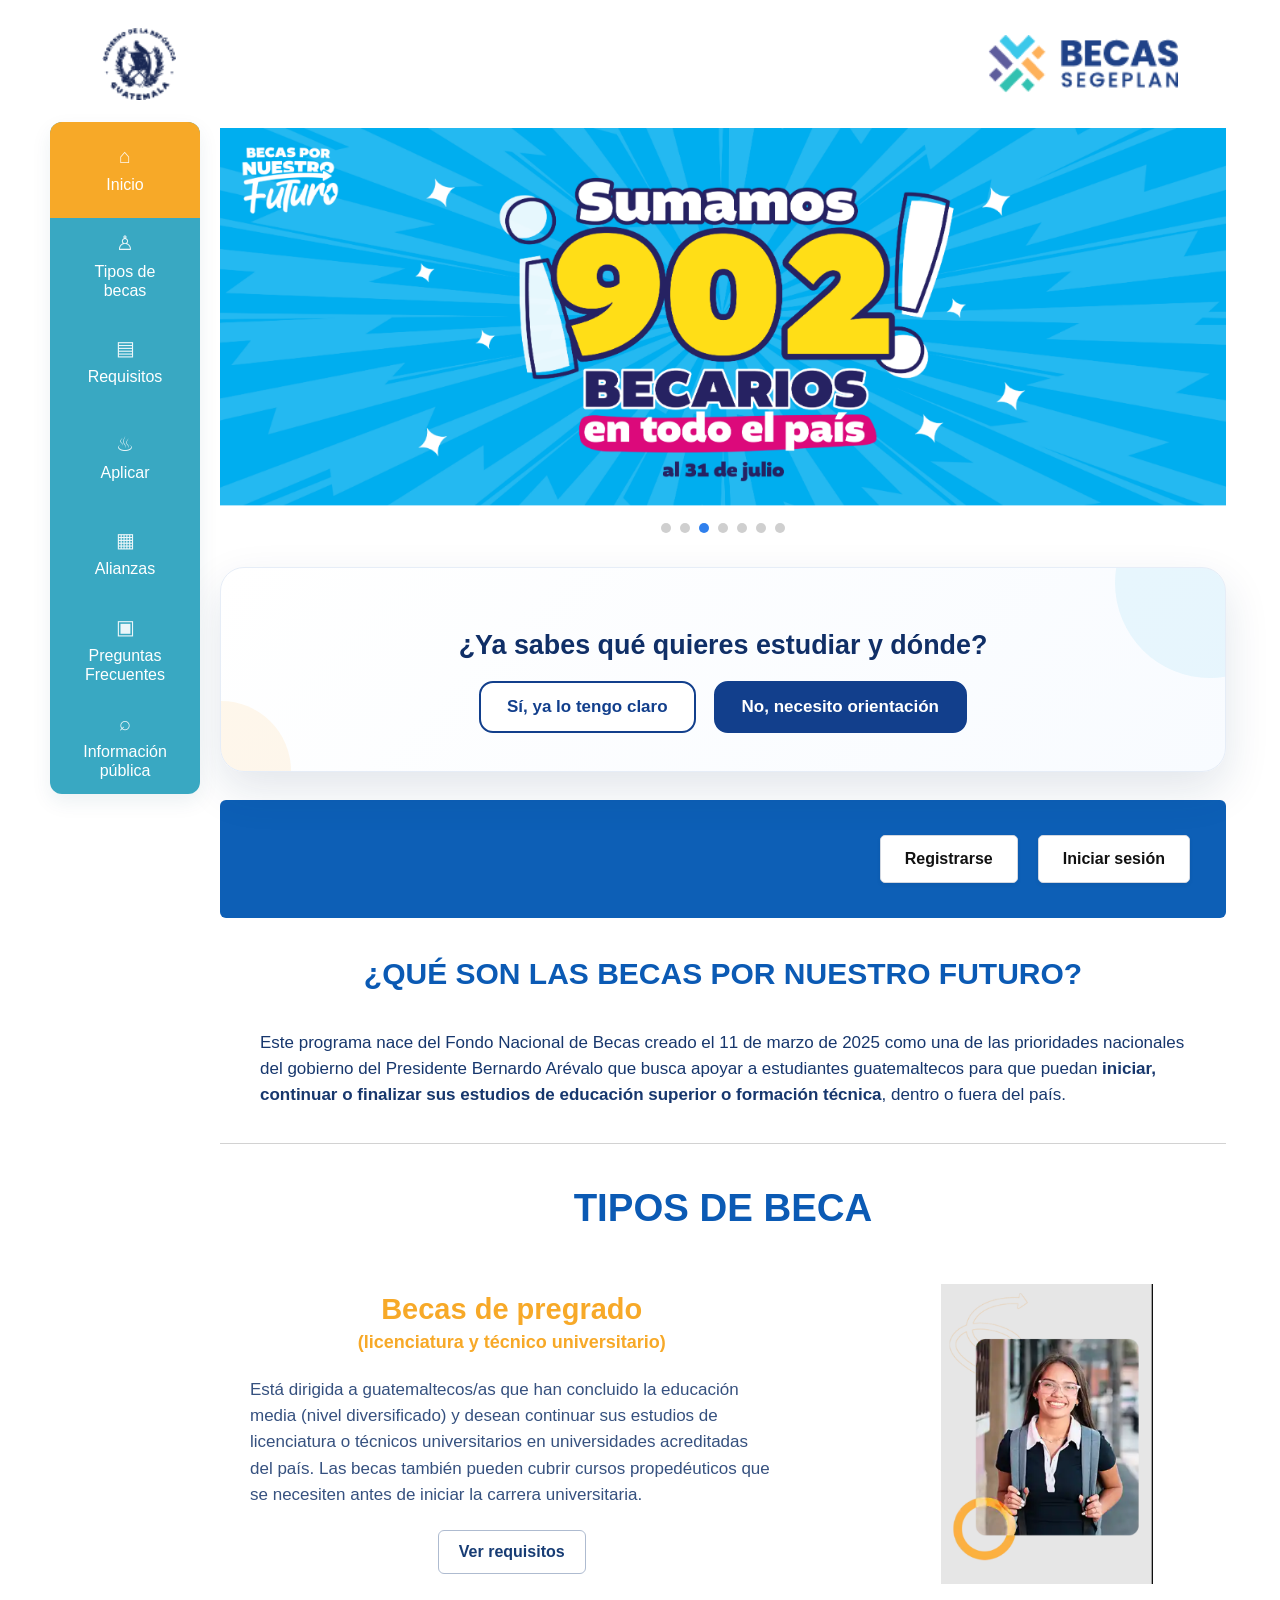
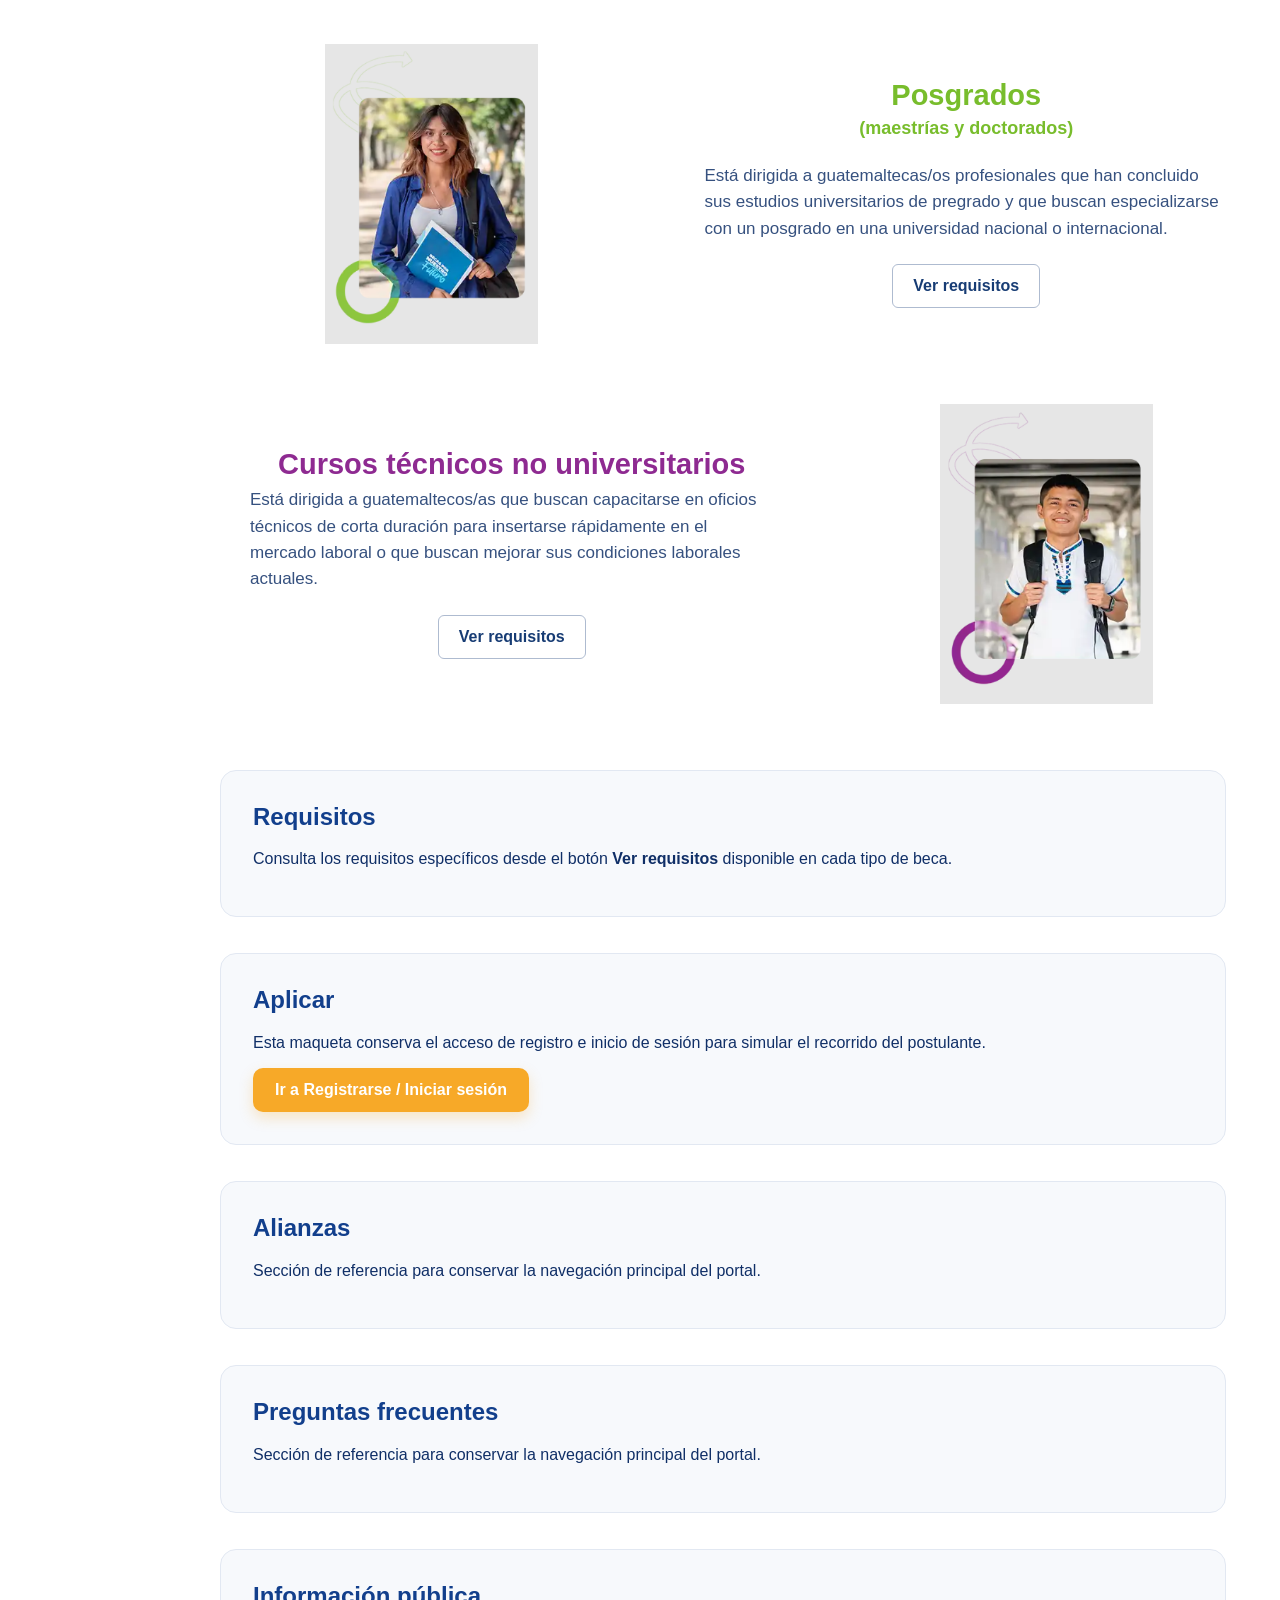
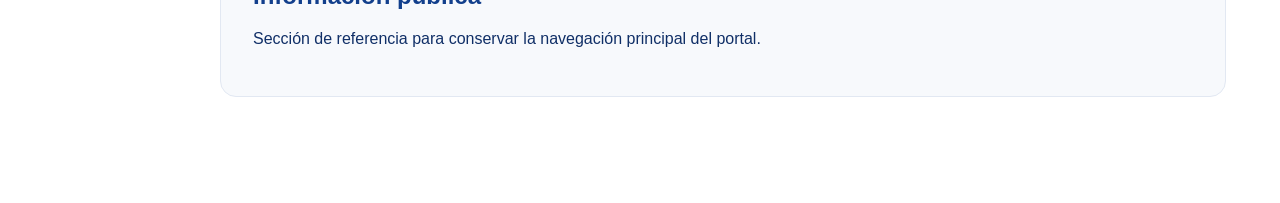
==== Preview El Tip 1 2 3/index.html @ f9bca7f3 "Previuw y mejoras para presentacion Grupo 1 y 2" ====
<!doctype html>
<html lang="es">
<head>
<meta charset="utf-8">
<meta name="viewport" content="width=device-width,initial-scale=1">
<title>Becas por Nuestro Futuro — Preview</title>
<link rel="stylesheet" href="css/styles.css">
</head>
<body>
<header class="site-header">
  <img src="assets/gobierno-logo.png" class="gov-logo" alt="Gobierno de Guatemala">
  <img src="assets/becas-logo.png" class="becas-logo" alt="Becas SEGEPLAN">
</header>
<nav class="side-nav" aria-label="Navegación principal">
  <a class="active" href="#inicio"><span class="nav-icon">⌂</span>Inicio</a>
  <a href="#tipos"><span class="nav-icon">♙</span>Tipos de<br>becas</a>
  <a href="#requisitos"><span class="nav-icon">▤</span>Requisitos</a>
  <a href="#aplicar"><span class="nav-icon">♨</span>Aplicar</a>
  <a href="#alianzas"><span class="nav-icon">▦</span>Alianzas</a>
  <a href="#faq"><span class="nav-icon">▣</span>Preguntas<br>Frecuentes</a>
  <a href="#publica"><span class="nav-icon">⌕</span>Información<br>pública</a>
</nav>
<main class="page-shell" id="inicio">
  <section class="hero" aria-label="Información destacada">
    <img src="assets/home-banner.png" alt="Becas por Nuestro Futuro: Sumamos 902 becarios en todo el país">
    <div class="hero-dots" aria-hidden="true"><i></i><i></i><i class="active"></i><i></i><i></i><i></i><i></i></div>
  </section>

  <section class="orientation-card" aria-label="Orientación antes de aplicar">
    <div class="orientation-question">¿Ya sabes qué quieres estudiar y dónde?</div>
    <div class="choice-row">
      <button type="button" class="choice-btn yes" id="choiceYes" aria-controls="orientationAccess" aria-expanded="false">Sí, ya lo tengo claro</button>
      <button type="button" class="choice-btn no" id="choiceNo" aria-controls="orientationNext" aria-expanded="false">No, necesito orientación</button>
    </div>
    <div class="orientation-access" id="orientationAccess">
      <p>¡Excelente! Ya puedes continuar con tu postulación. Regístrate si es tu primera vez o inicia sesión para retomar tu proceso.</p>
      <a class="auth-btn" href="#aplicar">Registrarse</a>
      <a class="auth-btn" href="login.html">Iniciar sesión</a>
    </div>
    <div class="orientation-next" id="orientationNext">
      <p>Descubre tus intereses y conoce carreras que podrían ajustarse a tu perfil.</p>
      <a class="primary-link" href="testvocacional-pc.html">Realizar test de orientación vocacional →</a>
    </div>
  </section>

  <section class="auth-strip" id="acceso" aria-label="Acceso para postulantes">
    <a class="auth-btn" href="#aplicar">Registrarse</a>
    <a class="auth-btn" href="login.html">Iniciar sesión</a>
  </section>

  <section class="about">
    <h2 class="section-title">¿QUÉ SON LAS BECAS POR NUESTRO FUTURO?</h2>
    <p>Este programa nace del Fondo Nacional de Becas creado el 11 de marzo de 2025 como una de las prioridades nacionales del gobierno del Presidente Bernardo Arévalo que busca apoyar a estudiantes guatemaltecos para que puedan <strong>iniciar, continuar o finalizar sus estudios de educación superior o formación técnica</strong>, dentro o fuera del país.</p>
  </section>

  <section class="types" id="tipos">
    <h2 class="section-title">TIPOS DE BECA</h2>

    <article class="type-row pregrado">
      <div class="type-visual"><img src="assets/pregrado.png" alt="Estudiante de pregrado"></div>
      <div class="type-copy">
        <h3>Becas de pregrado</h3>
        <div class="subtitle">(licenciatura y técnico universitario)</div>
        <p>Está dirigida a guatemaltecos/as que han concluido la educación media (nivel diversificado) y desean continuar sus estudios de licenciatura o técnicos universitarios en universidades acreditadas del país. Las becas también pueden cubrir cursos propedéuticos que se necesiten antes de iniciar la carrera universitaria.</p>
        <button class="requirements-btn" data-requirement="pregrado">Ver requisitos</button>
      </div>
    </article>

    <article class="type-row posgrado">
      <div class="type-visual"><img src="assets/posgrado.png" alt="Estudiante de posgrado"></div>
      <div class="type-copy">
        <h3>Posgrados</h3>
        <div class="subtitle">(maestrías y doctorados)</div>
        <p>Está dirigida a guatemaltecas/os profesionales que han concluido sus estudios universitarios de pregrado y que buscan especializarse con un posgrado en una universidad nacional o internacional.</p>
        <button class="requirements-btn" data-requirement="posgrado">Ver requisitos</button>
      </div>
    </article>

    <article class="type-row tecnico">
      <div class="type-visual"><img src="assets/tecnico.png" alt="Estudiante de curso técnico"></div>
      <div class="type-copy">
        <h3>Cursos técnicos no universitarios</h3>
        <p>Está dirigida a guatemaltecos/as que buscan capacitarse en oficios técnicos de corta duración para insertarse rápidamente en el mercado laboral o que buscan mejorar sus condiciones laborales actuales.</p>
        <button class="requirements-btn" data-requirement="tecnico">Ver requisitos</button>
      </div>
    </article>
  </section>

  <section id="requisitos" class="info-section"><h2>Requisitos</h2><p>Consulta los requisitos específicos desde el botón <strong>Ver requisitos</strong> disponible en cada tipo de beca.</p></section>
  <section id="aplicar" class="info-section"><h2>Aplicar</h2><p>Esta maqueta conserva el acceso de registro e inicio de sesión para simular el recorrido del postulante.</p><a class="primary-link" href="#acceso">Ir a Registrarse / Iniciar sesión</a></section>
  <section id="alianzas" class="info-section"><h2>Alianzas</h2><p>Sección de referencia para conservar la navegación principal del portal.</p></section>
  <section id="faq" class="info-section"><h2>Preguntas frecuentes</h2><p>Sección de referencia para conservar la navegación principal del portal.</p></section>
  <section id="publica" class="info-section"><h2>Información pública</h2><p>Sección de referencia para conservar la navegación principal del portal.</p></section>
</main>

<div class="modal-backdrop" id="requirementsModal" role="dialog" aria-modal="true" aria-labelledby="requirementsTitle">
  <div class="modal">
    <div class="modal-header"><h2 id="requirementsTitle">Requisitos</h2><button class="modal-close" type="button" aria-label="Cerrar">×</button></div>
    <div class="modal-body" id="requirementsBody"></div>
  </div>
</div>
<script src="js/home.js"></script>
</body>
</html>
---- Preview El Tip 1 2 3/css/styles.css ----
:root{
  --blue:#123f8c;
  --blue-strong:#0f5eb4;
  --nav:#39a8c2;
  --orange:#f7a928;
  --sky:#17b5e5;
  --green:#78bd2c;
  --purple:#8e2a91;
  --ink:#102f67;
  --muted:#52657d;
  --soft:#f4f6f9;
  --line:#dfe5ee;
  --white:#fff;
  --shadow:0 18px 45px rgba(18,50,92,.12);
}
*{box-sizing:border-box}
html{scroll-behavior:smooth}
body{margin:0;font-family:"Segoe UI",Arial,sans-serif;color:var(--ink);background:#fff}
a{color:inherit}
button,input,select{font:inherit}
.site-header{height:128px;display:flex;align-items:center;justify-content:space-between;padding:20px clamp(28px,8vw,150px);max-width:1800px;margin:auto}
.site-header .gov-logo{width:74px;height:auto;object-fit:contain}
.site-header .becas-logo{width:190px;height:auto;object-fit:contain}
.page-shell{max-width:1510px;margin:0 auto;padding:0 54px 70px 220px;position:relative}
.side-nav{position:fixed;z-index:30;left:50px;top:122px;width:150px;background:var(--nav);border-radius:12px;overflow:hidden;box-shadow:0 8px 20px rgba(17,75,102,.08)}
.side-nav a{display:flex;min-height:96px;flex-direction:column;align-items:center;justify-content:center;gap:8px;padding:12px 8px;color:#fff;text-decoration:none;text-align:center;font-size:16px;line-height:1.15}
.side-nav a .nav-icon{font-size:20px;opacity:.9}
.side-nav a.active,.side-nav a:hover{background:var(--orange)}
.orientation-card{margin:34px auto 28px;max-width:1120px;background:linear-gradient(135deg,#fff 0%,#f8fbff 100%);border:1px solid #e6edf7;border-radius:24px;padding:38px clamp(24px,5vw,64px);box-shadow:var(--shadow);text-align:center;position:relative;overflow:hidden}
.orientation-card:before,.orientation-card:after{content:"";position:absolute;border-radius:50%;pointer-events:none}
.orientation-card:before{width:190px;height:190px;right:-80px;top:-80px;background:rgba(23,181,229,.08)}
.orientation-card:after{width:140px;height:140px;left:-70px;bottom:-70px;background:rgba(247,169,40,.09)}
.orientation-kicker{font-weight:800;text-transform:uppercase;letter-spacing:.08em;color:var(--sky);font-size:13px;margin-bottom:10px}
.orientation-card h1{font-size:clamp(28px,3vw,46px);line-height:1.12;margin:0 auto 18px;max-width:900px;color:#0b4d9f}
.orientation-card .lead{font-size:18px;line-height:1.65;max-width:880px;margin:0 auto 18px;color:var(--muted)}
.orientation-question{font-weight:800;font-size:clamp(21px,2.1vw,30px);margin:24px 0 20px;color:var(--ink)}
.choice-row{display:flex;gap:18px;justify-content:center;flex-wrap:wrap}
.choice-btn{min-width:210px;border-radius:14px;padding:14px 26px;border:2px solid var(--blue);font-weight:800;font-size:17px;cursor:pointer;transition:.18s ease}
.choice-btn.yes{background:#fff;color:var(--blue)}
.choice-btn.no{background:var(--blue);color:#fff}
.choice-btn:hover{transform:translateY(-2px);box-shadow:0 8px 18px rgba(15,47,112,.16)}
.orientation-next{display:none;max-width:700px;margin:24px auto 0;padding-top:20px;border-top:1px solid var(--line)}
.orientation-next.show{display:block;animation:fadeIn .25s ease}
.orientation-next p{font-size:17px;color:var(--muted);margin:0 0 14px}
.orientation-access{display:none;justify-content:center;gap:16px;flex-wrap:wrap;max-width:700px;margin:24px auto 0;padding-top:24px;border-top:1px solid var(--line)}
.orientation-access.show{display:flex;animation:fadeIn .25s ease}
.orientation-access p{flex-basis:100%;font-size:17px;line-height:1.55;color:var(--muted);margin:0 0 2px}
.primary-link{display:inline-flex;align-items:center;gap:8px;border:none;border-radius:10px;background:var(--orange);color:#fff;padding:13px 22px;text-decoration:none;font-weight:800;box-shadow:0 6px 14px rgba(247,169,40,.25)}
.hero{max-width:1250px;margin:0 auto 22px;text-align:center}
.hero img{width:100%;max-height:470px;object-fit:cover;display:block}
.hero-dots{display:flex;justify-content:center;gap:9px;margin:16px 0}.hero-dots i{width:10px;height:10px;background:#cfcfcf;border-radius:50%}.hero-dots i.active{background:#2f80ed}
.auth-strip{scroll-margin-top:20px;background:#0d5fb6;min-height:118px;border-radius:6px;display:flex;justify-content:flex-end;align-items:center;padding:24px 36px;gap:20px;margin:0 0 38px}
.auth-btn{background:#fff;border:1px solid #d2d7e0;border-radius:5px;padding:14px 24px;text-decoration:none;color:#111;font-weight:800;box-shadow:0 2px 4px rgba(0,0,0,.06)}
.section-title{text-align:center;font-size:clamp(27px,3vw,42px);color:#0b5ab4;margin:34px 0 24px;font-weight:900}
.about{padding:0 40px 34px;border-bottom:1px solid #d2d2d2;font-size:17px;line-height:1.55;color:#17376d}
.about .section-title{font-size:30px;line-height:1.2;margin:38px 0 38px;color:#0b5ab4;font-weight:900}
.about p{margin:0;text-align:left}
.types{padding-top:8px}
.type-row{display:grid;grid-template-columns:42% 58%;gap:32px;align-items:center;min-height:360px;padding:28px 0;position:relative}
.type-row:nth-child(even){grid-template-columns:58% 42%}.type-row:nth-child(even) .type-visual{order:2}.type-row:nth-child(even) .type-copy{order:1}
.type-visual{text-align:center}.type-visual img{display:block;width:min(310px,86%);height:300px;margin:0 auto;object-fit:contain;object-position:center;border-radius:4px}
.type-copy{text-align:center;padding:10px 30px}.type-copy h3{font-size:29px;margin:0 0 6px}.type-copy .subtitle{font-weight:800;font-size:18px;margin-bottom:24px}.type-copy p{font-size:17px;line-height:1.55;text-align:left;margin:0 auto 22px;max-width:690px;color:#36517f}
.type-row.pregrado h3,.type-row.pregrado .subtitle{color:var(--orange)}
.type-row.posgrado h3,.type-row.posgrado .subtitle{color:var(--green)}
.type-row.tecnico h3,.type-row.tecnico .subtitle{color:var(--purple)}
.requirements-btn{border:1px solid #aebbd0;background:#fff;color:#173c74;border-radius:6px;padding:12px 20px;font-weight:800;cursor:pointer;transition:.18s ease}
.requirements-btn:hover{border-color:var(--blue);background:#f5f9ff;transform:translateY(-1px)}
.info-section{margin:36px 0;padding:32px;border-radius:16px;background:#f7f9fc;border:1px solid #e2e8f2}.info-section h2{margin-top:0;color:var(--blue)}
.modal-backdrop{display:none;position:fixed;inset:0;background:rgba(5,22,49,.62);z-index:100;align-items:center;justify-content:center;padding:24px}.modal-backdrop.open{display:flex}
.modal{width:min(980px,96vw);max-height:90vh;background:#fff;border-radius:18px;box-shadow:0 28px 80px rgba(0,0,0,.28);overflow:hidden;display:flex;flex-direction:column}
.modal-header{display:flex;align-items:center;justify-content:space-between;padding:22px 28px;background:linear-gradient(90deg,#0f5eb4,#153c82);color:#fff}.modal-header h2{margin:0;font-size:23px}.modal-close{border:none;background:rgba(255,255,255,.16);color:#fff;width:38px;height:38px;border-radius:50%;font-size:22px;cursor:pointer}
.modal-body{padding:26px 32px 34px;overflow:auto;color:#1b4275}.modal-body h3{color:#0f3e78;margin:22px 0 8px}.modal-body h3:first-child{margin-top:0}.modal-body p,.modal-body li{font-size:16px;line-height:1.55}.modal-body ul,.modal-body ol{padding-left:24px}.modal-body .intecap-note{margin-top:20px;padding:16px 18px;border-left:4px solid var(--orange);background:#fff9ea;border-radius:8px}.modal-body strong{color:#0c376c}
/* Login */
.login-page{min-height:100vh;background:#fff}.login-wrap{max-width:1180px;margin:0 auto;padding:20px 40px 70px}.back-btn{display:inline-flex;gap:8px;align-items:center;border:1px solid #ddd;background:#fff;border-radius:5px;padding:10px 18px;text-decoration:none;color:#111;box-shadow:0 2px 5px rgba(0,0,0,.08);font-weight:700}.login-card{width:min(770px,100%);margin:74px auto 58px;background:#f7f8fa;padding:44px 40px 70px;text-align:center}.login-card h1{font-size:38px;color:#0d5eb6;margin:0 0 70px}.login-form{max-width:330px;margin:auto;display:grid;gap:16px}.login-form input{height:52px;padding:0 14px;border:1px solid #aaa;border-radius:7px;font-size:18px}.login-form input:first-child{background:#e9f0fb;border-color:transparent}.login-submit{justify-self:center;background:#f5aa33;color:#fff;font-weight:800;border:1px solid #d68d1c;border-radius:6px;padding:13px 22px;cursor:pointer}.login-error{display:none;background:#fff1f1;color:#a62929;border:1px solid #f1c3c3;border-radius:7px;padding:10px 12px;font-size:14px}.login-error.show{display:block}.recover{text-align:center;font-size:18px;color:#222}.recover button{display:block;margin:18px auto;border:1px solid #ddd;background:#fff;padding:12px 18px;border-radius:5px;font-weight:700;box-shadow:0 2px 5px rgba(0,0,0,.08)}
/* Portal */
.portal-main{max-width:1200px;margin:0 auto;padding:0 30px 70px}.portal-title{text-align:center;color:#0b5ab4;font-size:32px;margin:8px 0 18px}.portal-actions{margin:0 0 32px}.welcome{text-align:center;margin:12px 0 30px}.welcome strong{font-size:20px;color:#112f68}.welcome p{margin:8px 0;color:#45608b}.convocatoria{border:1px solid #e1e5ec;border-radius:8px;text-align:center;overflow:hidden}.convocatoria img{display:block;margin:auto;max-width:640px;width:100%}.countdown{background:#f1f2f5;padding:16px 28px 22px;margin:28px 0 54px;text-align:center}.countdown h3{margin:0 0 18px;font-size:18px}.count-grid{display:grid;grid-template-columns:repeat(4,1fr);gap:16px}.count-box{background:#fff;padding:8px}.count-num{font-size:34px}.count-label{font-size:13px;text-transform:uppercase;margin-top:5px}.progress-section{margin:0 0 54px}.progress-section h2,.postulation h2{font-size:24px;margin-bottom:14px;border-bottom:1px solid #163a73;padding-bottom:12px}.progress-frame{width:100%;border:0;min-height:900px;display:block;background:#fff}.post-card{display:grid;grid-template-columns:190px 1fr;gap:28px;border:1px solid #e1e1e1;border-radius:6px;padding:34px;align-items:center}.post-card img{width:165px;height:175px;object-fit:cover;border-radius:10px}.post-card h3{font-size:25px;color:#0d5eb6;margin:0 0 28px}.post-card p{font-size:17px;margin:0 0 22px;color:#172e5b}.status-chip{display:inline-block;background:#f4f6f9;border-radius:999px;padding:8px 15px;font-size:14px;margin-left:8px}
@keyframes fadeIn{from{opacity:0;transform:translateY(-4px)}to{opacity:1;transform:none}}
@media(max-width:1000px){.side-nav{display:none}.page-shell{padding:0 28px 60px}.type-row,.type-row:nth-child(even){grid-template-columns:1fr;gap:12px}.type-row:nth-child(even) .type-visual,.type-row:nth-child(even) .type-copy{order:initial}.type-copy p{text-align:center}.site-header{height:100px;padding:16px 28px}.site-header .gov-logo{width:58px}.site-header .becas-logo{width:150px}.progress-frame{min-height:1050px}}
@media(max-width:650px){.page-shell{padding:0 16px 50px}.orientation-card{padding:28px 18px}.choice-btn{width:100%;min-width:0}.auth-strip{justify-content:center;flex-wrap:wrap;padding:22px 16px}.auth-btn{flex:1;min-width:140px;text-align:center}.about{padding:0 6px 26px}.type-copy{padding:10px 2px}.type-visual img{height:240px}.modal-body{padding:20px}.login-wrap{padding:10px 18px 50px}.login-card{margin-top:35px;padding:35px 20px 50px}.login-card h1{font-size:30px;margin-bottom:45px}.portal-main{padding:0 16px 50px}.count-grid{grid-template-columns:repeat(2,1fr)}.post-card{grid-template-columns:1fr;text-align:center}.post-card img{margin:auto}.progress-frame{min-height:1300px}}
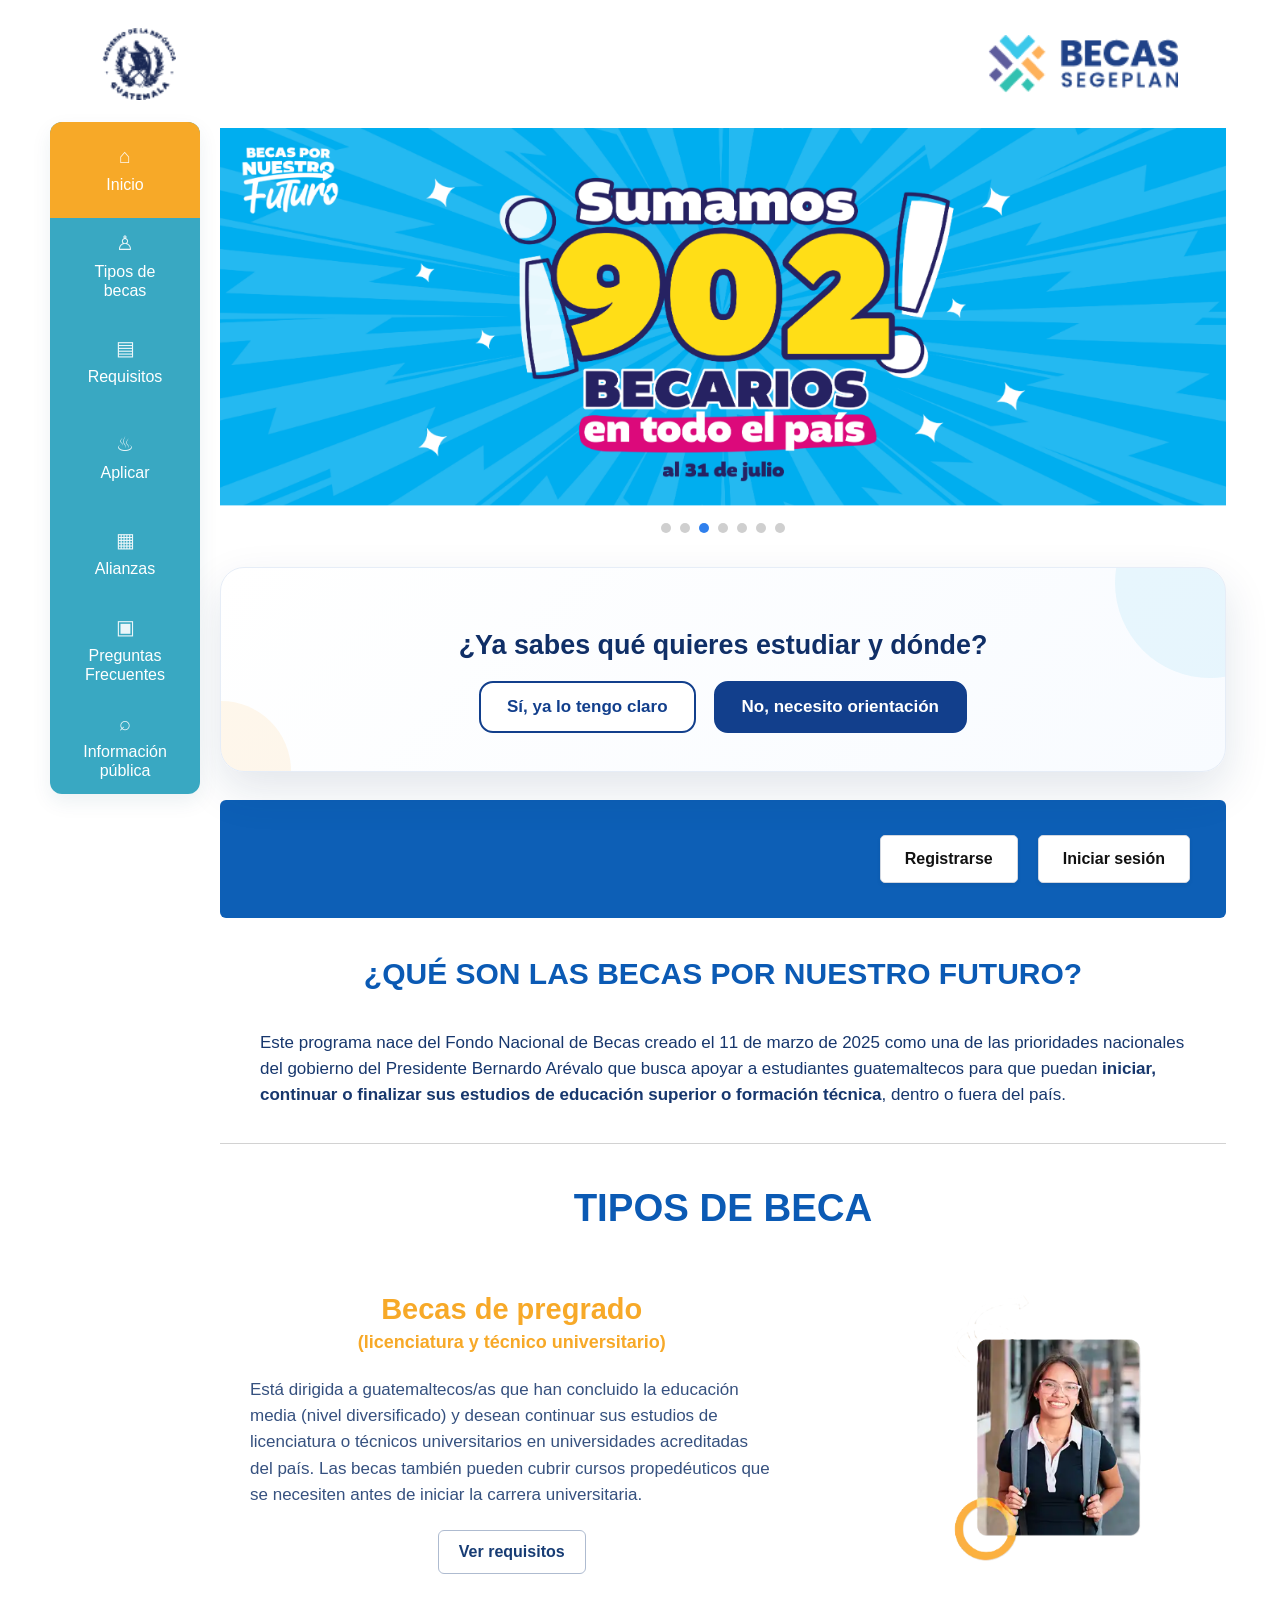
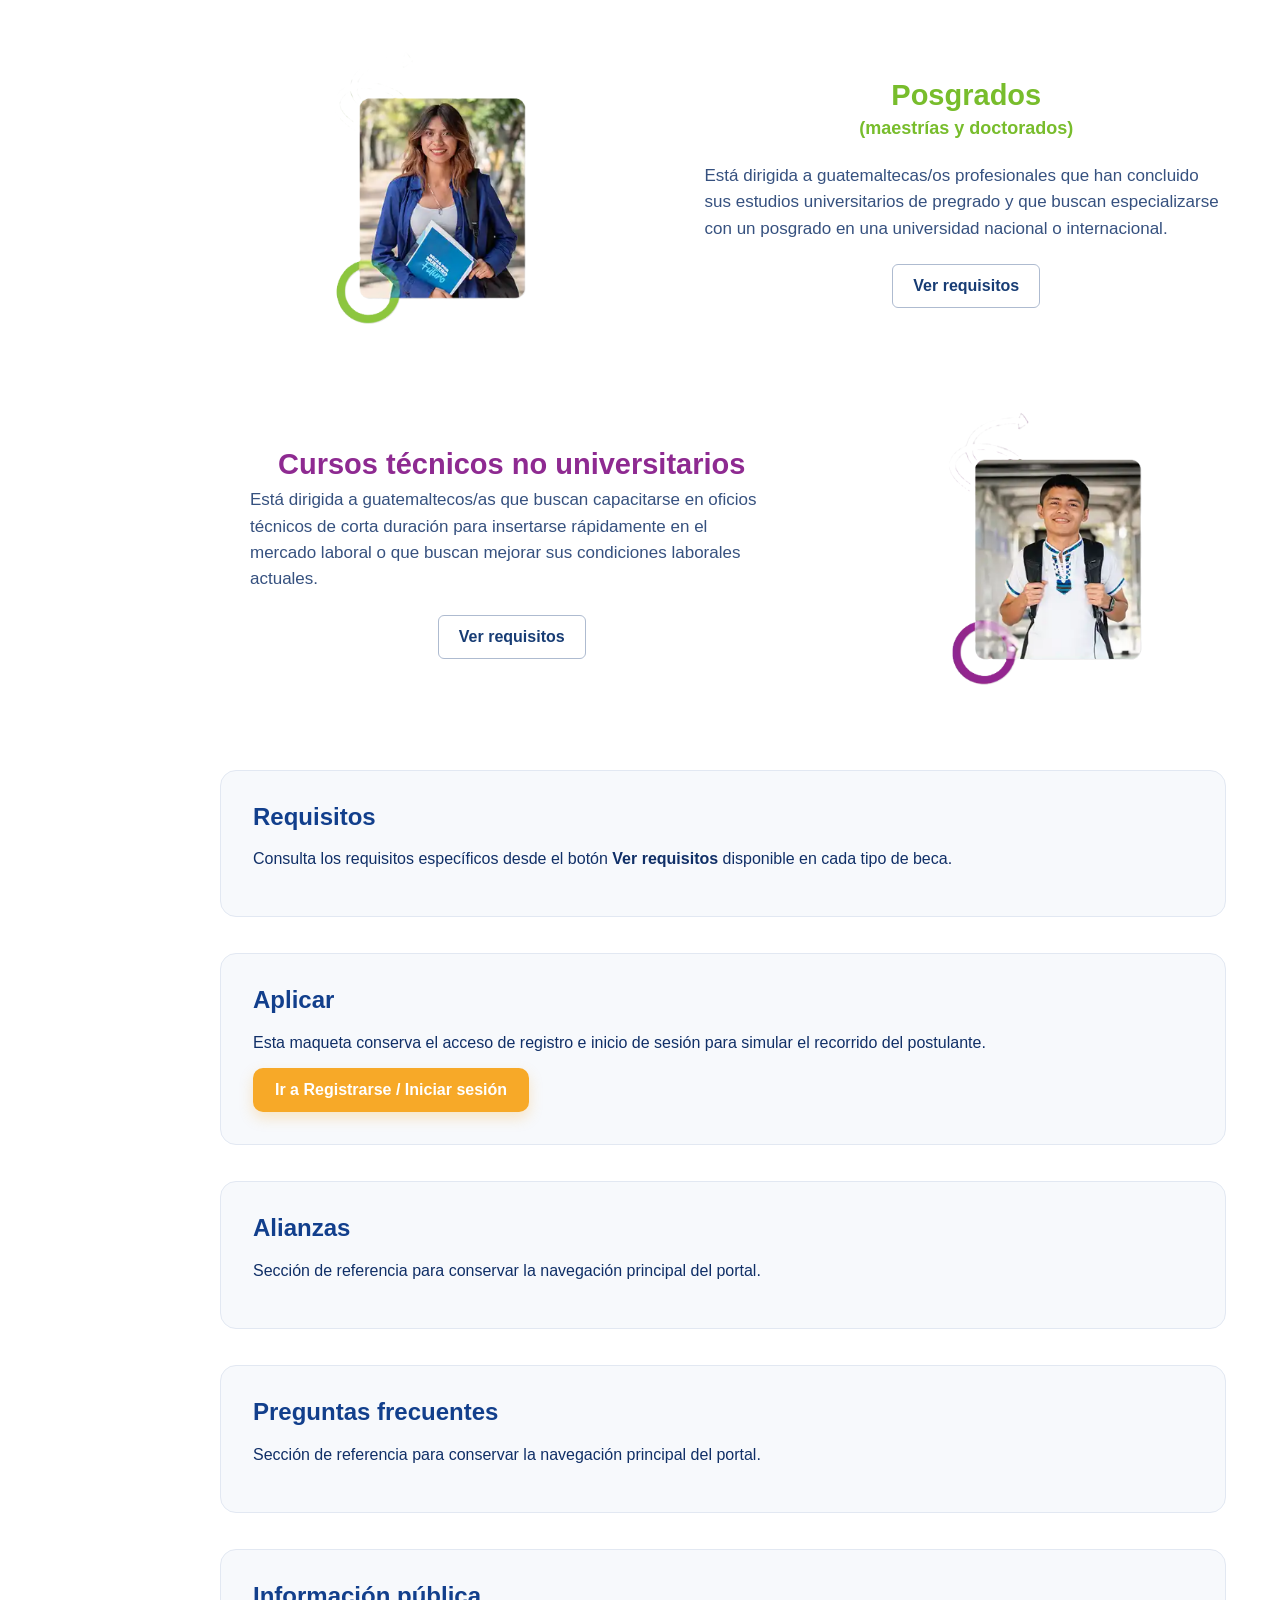
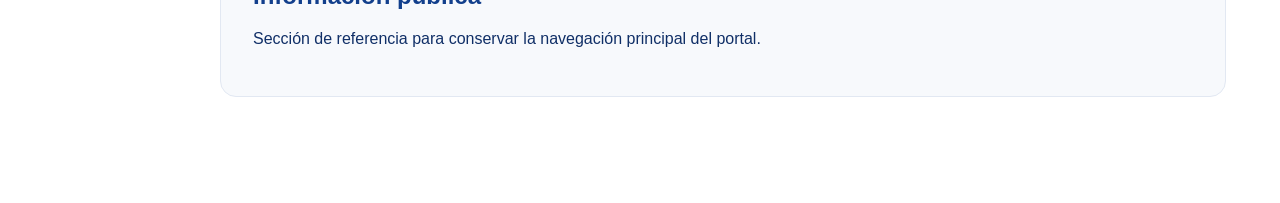
==== commit 3bdfd5e0: "Afinidad semaforo" ====
--- a/Preview El Tip 1 2 3/index.html
+++ b/Preview El Tip 1 2 3/index.html
@@ -3,6 +3,7 @@
 <head>
 <meta charset="utf-8">
 <meta name="viewport" content="width=device-width,initial-scale=1">
+<link rel="icon" href="assets/becas.ico" sizes="any">
 <title>Becas por Nuestro Futuro — Preview</title>
 <link rel="stylesheet" href="css/styles.css">
 </head>
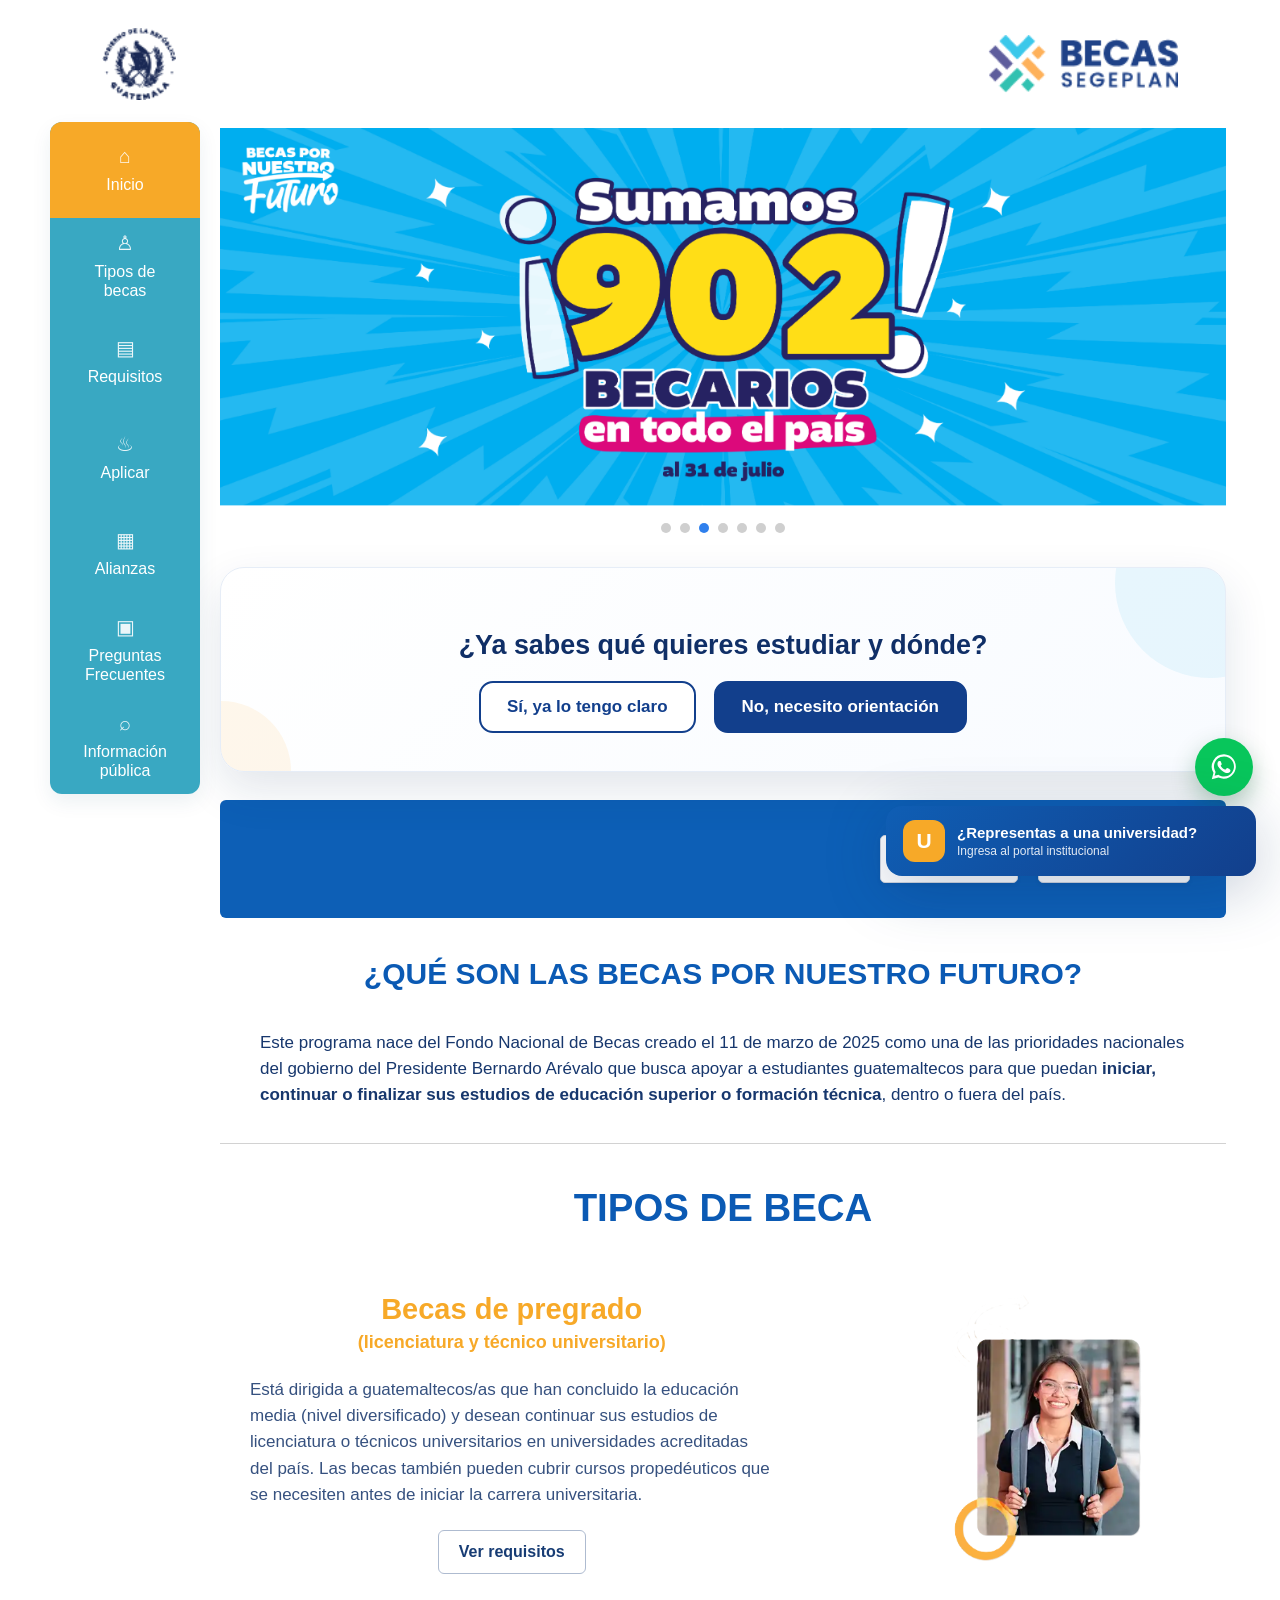
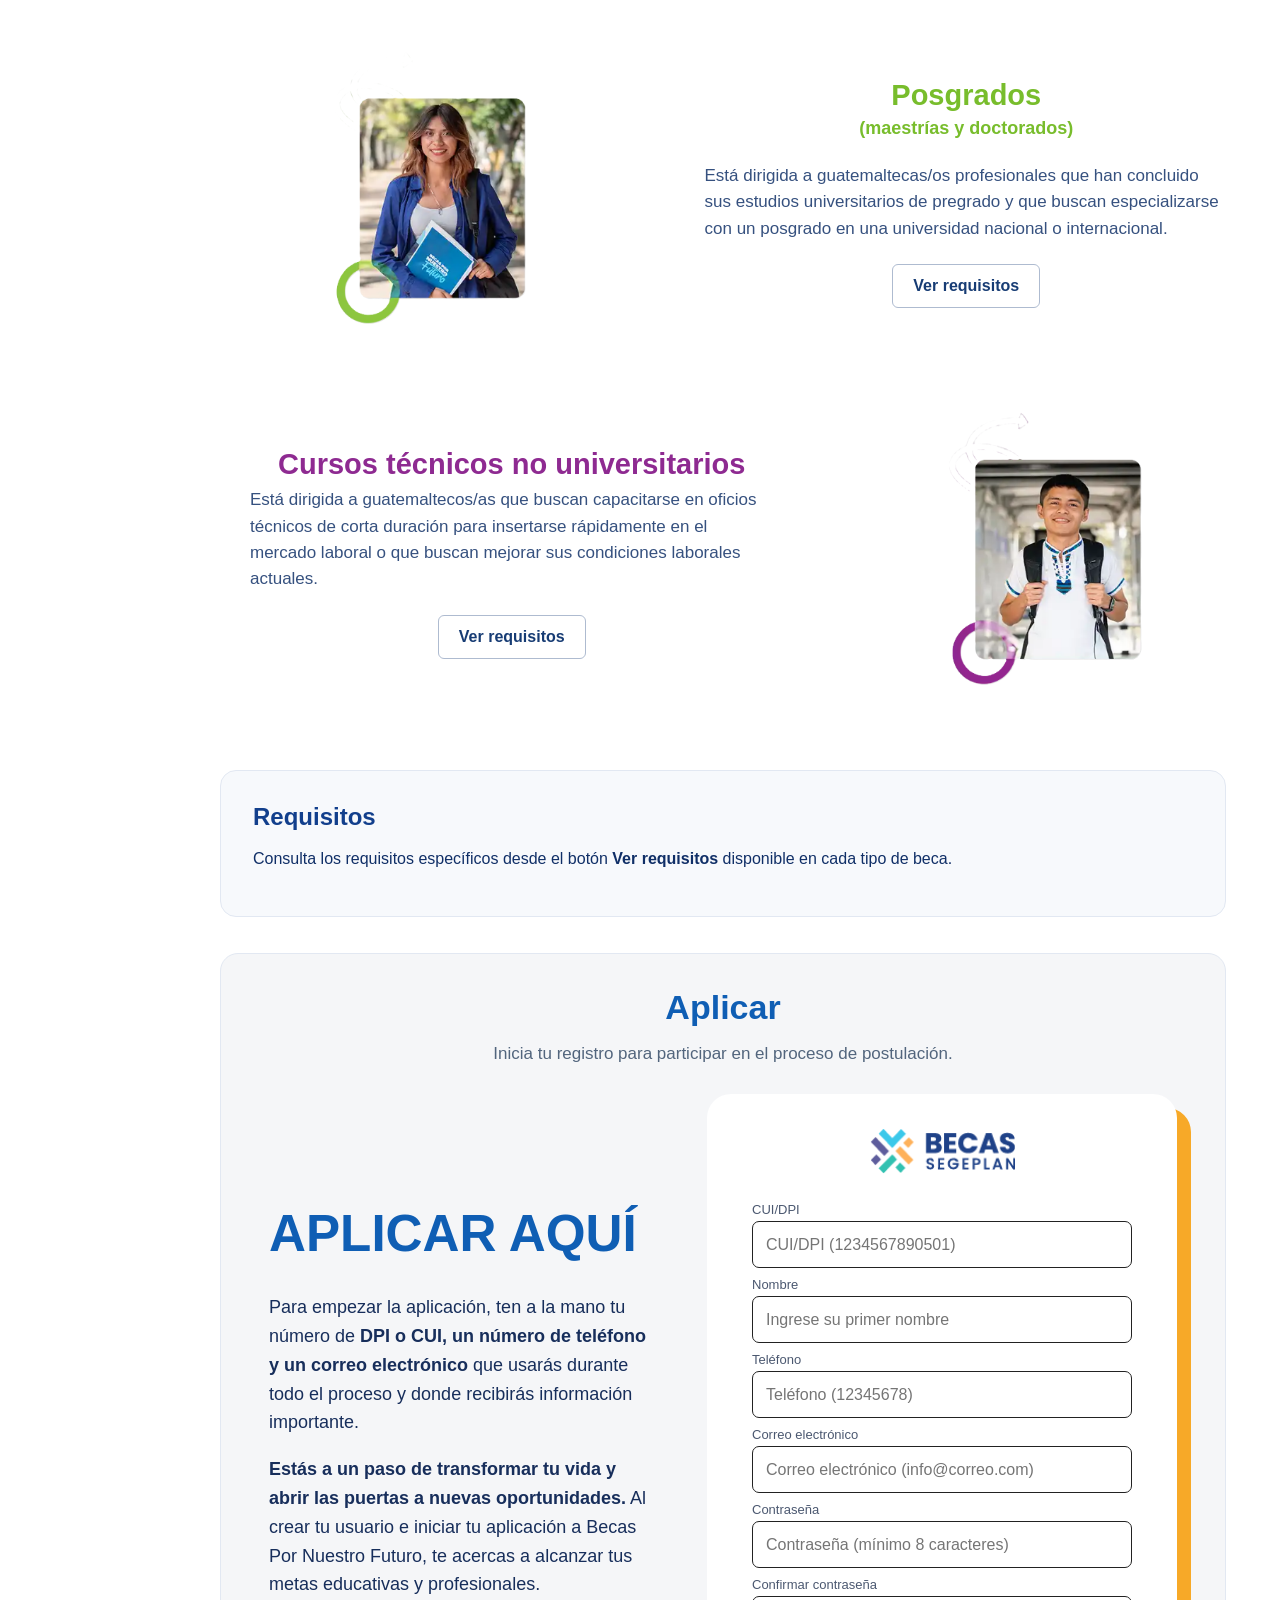
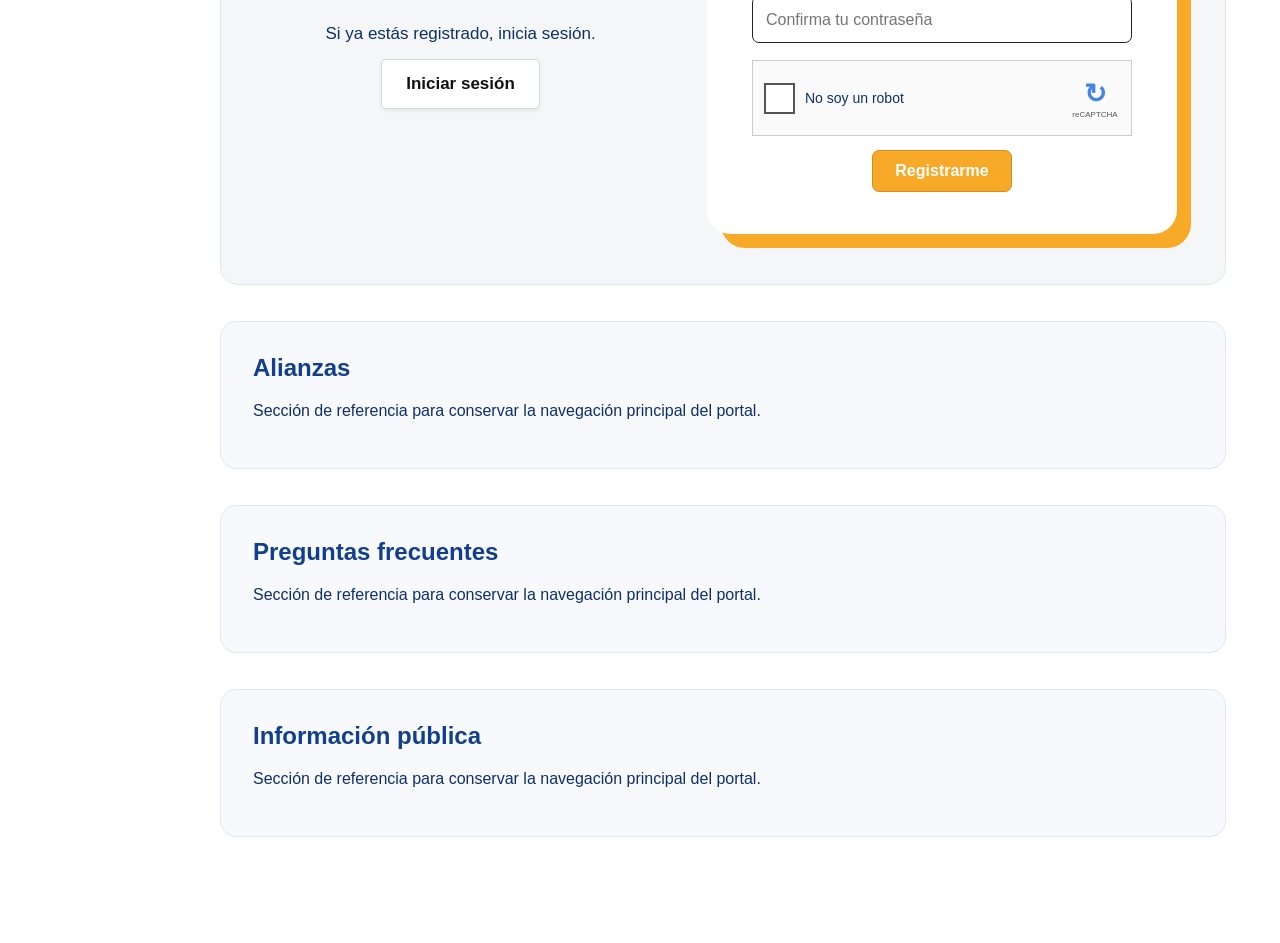
==== commit f10d6224: "Universidades, login, regsitro con confirmacion de contraseña y mejoras al test" ====
--- a/Preview El Tip 1 2 3/index.html
+++ b/Preview El Tip 1 2 3/index.html
@@ -40,7 +40,7 @@
     </div>
     <div class="orientation-next" id="orientationNext">
       <p>Descubre tus intereses y conoce carreras que podrían ajustarse a tu perfil.</p>
-      <a class="primary-link" href="testvocacional-pc.html">Realizar test de orientación vocacional →</a>
+      <a class="primary-link" href="testvocacional.html">Realizar test de orientación vocacional →</a>
     </div>
   </section>
 
@@ -88,11 +88,56 @@
   </section>
 
   <section id="requisitos" class="info-section"><h2>Requisitos</h2><p>Consulta los requisitos específicos desde el botón <strong>Ver requisitos</strong> disponible en cada tipo de beca.</p></section>
-  <section id="aplicar" class="info-section"><h2>Aplicar</h2><p>Esta maqueta conserva el acceso de registro e inicio de sesión para simular el recorrido del postulante.</p><a class="primary-link" href="#acceso">Ir a Registrarse / Iniciar sesión</a></section>
+  <section id="aplicar" class="application-section">
+    <div class="application-heading"><h2>Aplicar</h2><p>Inicia tu registro para participar en el proceso de postulación.</p></div>
+    <div class="application-grid">
+      <div class="application-copy">
+        <h3>APLICAR AQUÍ</h3>
+        <p>Para empezar la aplicación, ten a la mano tu número de <strong>DPI o CUI, un número de teléfono y un correo electrónico</strong> que usarás durante todo el proceso y donde recibirás información importante.</p>
+        <p><strong>Estás a un paso de transformar tu vida y abrir las puertas a nuevas oportunidades.</strong> Al crear tu usuario e iniciar tu aplicación a Becas Por Nuestro Futuro, te acercas a alcanzar tus metas educativas y profesionales.</p>
+        <div class="application-login">Si ya estás registrado, inicia sesión.<a class="auth-btn" href="login.html">Iniciar sesión</a></div>
+      </div>
+      <div class="application-form-card">
+        <img src="assets/becas-logo.png" alt="Becas por Nuestro Futuro">
+        <form id="registerForm" novalidate>
+          <label for="regDpi">CUI/DPI</label><input id="regDpi" inputmode="numeric" maxlength="13" placeholder="CUI/DPI (1234567890501)" required>
+          <label for="regName">Nombre</label><input id="regName" autocomplete="given-name" placeholder="Ingrese su primer nombre" required>
+          <label for="regPhone">Teléfono</label><input id="regPhone" inputmode="tel" maxlength="8" placeholder="Teléfono (12345678)" required>
+          <label for="regEmail">Correo electrónico</label><input id="regEmail" type="email" autocomplete="email" placeholder="Correo electrónico (info@correo.com)" required>
+          <label for="regPassword">Contraseña</label><input id="regPassword" type="password" minlength="8" autocomplete="new-password" placeholder="Contraseña (mínimo 8 caracteres)" required>
+          <label for="regPasswordConfirm">Confirmar contraseña</label><input id="regPasswordConfirm" type="password" minlength="8" autocomplete="new-password" placeholder="Confirma tu contraseña" required>
+          <label class="captcha"><input id="regCaptcha" type="checkbox"><span class="captcha-box"></span><span>No soy un robot</span><strong>↻<small>reCAPTCHA</small></strong></label>
+          <div class="register-message" id="registerMessage" role="alert"></div>
+          <button class="application-submit" type="submit">Registrarme</button>
+        </form>
+      </div>
+    </div>
+  </section>
   <section id="alianzas" class="info-section"><h2>Alianzas</h2><p>Sección de referencia para conservar la navegación principal del portal.</p></section>
   <section id="faq" class="info-section"><h2>Preguntas frecuentes</h2><p>Sección de referencia para conservar la navegación principal del portal.</p></section>
   <section id="publica" class="info-section"><h2>Información pública</h2><p>Sección de referencia para conservar la navegación principal del portal.</p></section>
 </main>
+
+<div class="whatsapp-float" aria-label="Atención por WhatsApp" role="img"><img src="assets/whatsapp.svg" alt="WhatsApp"></div>
+
+<aside class="university-access" id="universityAccess" aria-label="Acceso para universidades">
+  <button class="university-trigger" type="button" aria-expanded="false" aria-controls="universityLogin">
+    <span class="university-trigger-icon" aria-hidden="true">U</span>
+    <span><strong>¿Representas a una universidad?</strong><small>Ingresa al portal institucional</small></span>
+  </button>
+  <div class="university-login" id="universityLogin">
+    <h2>Acceso para universidades</h2>
+    <p>Ingresa tus credenciales para gestionar el pénsum y calendario académico.</p>
+    <form id="universityLoginForm" novalidate>
+      <label for="universityUser">Usuario</label>
+      <input id="universityUser" name="usuario" type="text" autocomplete="username" placeholder="Usuario" required>
+      <label for="universityPassword">Contraseña</label>
+      <input id="universityPassword" name="password" type="password" autocomplete="current-password" placeholder="Contraseña" required>
+      <div class="university-error" id="universityLoginError" role="alert">El usuario o la contraseña no son correctos.</div>
+      <button class="university-submit" type="submit">Ingresar</button>
+    </form>
+  </div>
+</aside>
 
 <div class="modal-backdrop" id="requirementsModal" role="dialog" aria-modal="true" aria-labelledby="requirementsTitle">
   <div class="modal">
@@ -101,5 +146,6 @@
   </div>
 </div>
 <script src="js/home.js"></script>
+<script src="js/registro.js"></script>
 </body>
 </html>
--- a/Preview El Tip 1 2 3/css/styles.css
+++ b/Preview El Tip 1 2 3/css/styles.css
@@ -66,6 +66,20 @@
 .requirements-btn{border:1px solid #aebbd0;background:#fff;color:#173c74;border-radius:6px;padding:12px 20px;font-weight:800;cursor:pointer;transition:.18s ease}
 .requirements-btn:hover{border-color:var(--blue);background:#f5f9ff;transform:translateY(-1px)}
 .info-section{margin:36px 0;padding:32px;border-radius:16px;background:#f7f9fc;border:1px solid #e2e8f2}.info-section h2{margin-top:0;color:var(--blue)}
+.application-section{scroll-margin-top:20px;margin:36px 0;padding:34px clamp(20px,4vw,48px) 50px;border-radius:18px;background:#f5f6f8;border:1px solid #e2e8f2}.application-heading{text-align:center;margin-bottom:30px}.application-heading h2{margin:0;color:var(--blue-strong);font-size:34px}.application-heading p{color:var(--muted);font-size:17px}.application-grid{display:grid;grid-template-columns:minmax(0,1fr) minmax(350px,470px);gap:55px;align-items:center}.application-copy h3{font-size:clamp(34px,4vw,56px);color:var(--blue-strong);margin:0 0 30px}.application-copy p{font-size:18px;line-height:1.6;color:#172e5b}.application-login{text-align:center;margin-top:25px;font-size:17px}.application-login .auth-btn{display:table;margin:15px auto}.application-form-card{background:#fff;border-radius:24px;padding:35px 45px 42px;box-shadow:14px 14px 0 var(--orange)}.application-form-card>img{display:block;width:145px;margin:0 auto 28px}.application-form-card form{display:grid}.application-form-card label:not(.captcha){font-size:13px;color:#4b5870;margin-bottom:4px}.application-form-card input:not([type=checkbox]){height:47px;border:1px solid #222;border-radius:7px;padding:0 13px;margin-bottom:9px}.captcha{position:relative;margin:8px 0 14px;min-height:76px;border:1px solid #ccc;background:#fafafa;display:grid;grid-template-columns:31px 1fr 50px;gap:10px;align-items:center;padding:11px;font-size:14px}.captcha input{position:absolute;opacity:0}.captcha-box{width:31px;height:31px;border:2px solid #555;background:#fff}.captcha input:checked+.captcha-box{background:var(--blue-strong);box-shadow:inset 0 0 0 6px #fff}.captcha strong{text-align:center;font-size:27px;color:#4385e3}.captcha small{display:block;font-size:8px;color:#555;font-weight:400}.application-submit{justify-self:center;border:1px solid #d68d1c;border-radius:7px;background:var(--orange);color:#fff;padding:11px 22px;font-weight:800;cursor:pointer}.register-message{display:none;margin:0 0 12px;padding:10px;border-radius:7px;font-size:13px}.register-message.show{display:block}.register-message.error{background:#fff0f0;color:#9d2929}.register-message.success{background:#eaf8ee;color:#26703c}
+/* Acceso flotante para universidades */
+.whatsapp-float{position:fixed;right:27px;bottom:104px;z-index:79;width:58px;height:58px;border-radius:50%;background:#08c65b;display:grid;place-items:center;box-shadow:0 10px 24px rgba(5,92,43,.3)}
+.whatsapp-float img{width:34px;height:34px;display:block}
+.university-access{position:fixed;right:24px;bottom:24px;z-index:80;width:min(370px,calc(100vw - 32px));filter:drop-shadow(0 14px 30px rgba(9,42,91,.24))}
+.university-trigger{width:100%;display:flex;align-items:center;gap:12px;border:0;border-radius:16px;background:linear-gradient(135deg,var(--blue-strong),var(--blue));color:#fff;padding:14px 17px;text-align:left;cursor:pointer}
+.university-trigger-icon{display:grid;place-items:center;flex:0 0 42px;height:42px;border-radius:12px;background:var(--orange);font-size:21px;font-weight:900}
+.university-trigger strong,.university-trigger small{display:block}.university-trigger strong{font-size:15px}.university-trigger small{margin-top:3px;font-size:12px;opacity:.88}
+.university-login{position:absolute;right:0;bottom:calc(100% + 10px);width:100%;padding:22px;background:#fff;border:1px solid #dce6f4;border-radius:16px;box-shadow:0 18px 50px rgba(9,42,91,.2);opacity:0;visibility:hidden;transform:translateY(8px);transition:.18s ease}
+.university-access:hover .university-login,.university-access:focus-within .university-login,.university-access.open .university-login{opacity:1;visibility:visible;transform:none}
+.university-login h2{margin:0 0 7px;color:var(--blue);font-size:21px}.university-login p{margin:0 0 16px;color:var(--muted);font-size:13px;line-height:1.45}
+.university-login form{display:grid;gap:8px}.university-login label{font-size:12px;font-weight:800;color:var(--ink)}.university-login input{height:44px;border:1px solid #b9c6d8;border-radius:8px;padding:0 12px}.university-login input:focus{outline:3px solid rgba(23,181,229,.18);border-color:var(--blue-strong)}
+.university-submit{margin-top:7px;border:1px solid #d68d1c;border-radius:8px;background:var(--orange);color:#fff;padding:11px 18px;font-weight:800;cursor:pointer}.university-submit:hover{filter:brightness(.96)}
+.university-error{display:none;padding:9px 10px;border:1px solid #f1c3c3;border-radius:7px;background:#fff1f1;color:#a62929;font-size:12px}.university-error.show{display:block}
 .modal-backdrop{display:none;position:fixed;inset:0;background:rgba(5,22,49,.62);z-index:100;align-items:center;justify-content:center;padding:24px}.modal-backdrop.open{display:flex}
 .modal{width:min(980px,96vw);max-height:90vh;background:#fff;border-radius:18px;box-shadow:0 28px 80px rgba(0,0,0,.28);overflow:hidden;display:flex;flex-direction:column}
 .modal-header{display:flex;align-items:center;justify-content:space-between;padding:22px 28px;background:linear-gradient(90deg,#0f5eb4,#153c82);color:#fff}.modal-header h2{margin:0;font-size:23px}.modal-close{border:none;background:rgba(255,255,255,.16);color:#fff;width:38px;height:38px;border-radius:50%;font-size:22px;cursor:pointer}
@@ -76,4 +90,5 @@
 .portal-main{max-width:1200px;margin:0 auto;padding:0 30px 70px}.portal-title{text-align:center;color:#0b5ab4;font-size:32px;margin:8px 0 18px}.portal-actions{margin:0 0 32px}.welcome{text-align:center;margin:12px 0 30px}.welcome strong{font-size:20px;color:#112f68}.welcome p{margin:8px 0;color:#45608b}.convocatoria{border:1px solid #e1e5ec;border-radius:8px;text-align:center;overflow:hidden}.convocatoria img{display:block;margin:auto;max-width:640px;width:100%}.countdown{background:#f1f2f5;padding:16px 28px 22px;margin:28px 0 54px;text-align:center}.countdown h3{margin:0 0 18px;font-size:18px}.count-grid{display:grid;grid-template-columns:repeat(4,1fr);gap:16px}.count-box{background:#fff;padding:8px}.count-num{font-size:34px}.count-label{font-size:13px;text-transform:uppercase;margin-top:5px}.progress-section{margin:0 0 54px}.progress-section h2,.postulation h2{font-size:24px;margin-bottom:14px;border-bottom:1px solid #163a73;padding-bottom:12px}.progress-frame{width:100%;border:0;min-height:900px;display:block;background:#fff}.post-card{display:grid;grid-template-columns:190px 1fr;gap:28px;border:1px solid #e1e1e1;border-radius:6px;padding:34px;align-items:center}.post-card img{width:165px;height:175px;object-fit:cover;border-radius:10px}.post-card h3{font-size:25px;color:#0d5eb6;margin:0 0 28px}.post-card p{font-size:17px;margin:0 0 22px;color:#172e5b}.status-chip{display:inline-block;background:#f4f6f9;border-radius:999px;padding:8px 15px;font-size:14px;margin-left:8px}
 @keyframes fadeIn{from{opacity:0;transform:translateY(-4px)}to{opacity:1;transform:none}}
 @media(max-width:1000px){.side-nav{display:none}.page-shell{padding:0 28px 60px}.type-row,.type-row:nth-child(even){grid-template-columns:1fr;gap:12px}.type-row:nth-child(even) .type-visual,.type-row:nth-child(even) .type-copy{order:initial}.type-copy p{text-align:center}.site-header{height:100px;padding:16px 28px}.site-header .gov-logo{width:58px}.site-header .becas-logo{width:150px}.progress-frame{min-height:1050px}}
-@media(max-width:650px){.page-shell{padding:0 16px 50px}.orientation-card{padding:28px 18px}.choice-btn{width:100%;min-width:0}.auth-strip{justify-content:center;flex-wrap:wrap;padding:22px 16px}.auth-btn{flex:1;min-width:140px;text-align:center}.about{padding:0 6px 26px}.type-copy{padding:10px 2px}.type-visual img{height:240px}.modal-body{padding:20px}.login-wrap{padding:10px 18px 50px}.login-card{margin-top:35px;padding:35px 20px 50px}.login-card h1{font-size:30px;margin-bottom:45px}.portal-main{padding:0 16px 50px}.count-grid{grid-template-columns:repeat(2,1fr)}.post-card{grid-template-columns:1fr;text-align:center}.post-card img{margin:auto}.progress-frame{min-height:1300px}}
+@media(max-width:1000px){.application-grid{grid-template-columns:1fr}.application-copy{text-align:center}.application-form-card{width:min(520px,100%);margin:auto}}
+@media(max-width:650px){.page-shell{padding:0 16px 50px}.orientation-card{padding:28px 18px}.choice-btn{width:100%;min-width:0}.auth-strip{justify-content:center;flex-wrap:wrap;padding:22px 16px}.auth-btn{flex:1;min-width:140px;text-align:center}.about{padding:0 6px 26px}.type-copy{padding:10px 2px}.type-visual img{height:240px}.modal-body{padding:20px}.login-wrap{padding:10px 18px 50px}.login-card{margin-top:35px;padding:35px 20px 50px}.login-card h1{font-size:30px;margin-bottom:45px}.portal-main{padding:0 16px 50px}.count-grid{grid-template-columns:repeat(2,1fr)}.post-card{grid-template-columns:1fr;text-align:center}.post-card img{margin:auto}.progress-frame{min-height:1300px}.university-access{right:16px;bottom:16px}.university-trigger{padding:11px 13px}.university-trigger-icon{flex-basis:38px;height:38px}.university-login{padding:18px}}
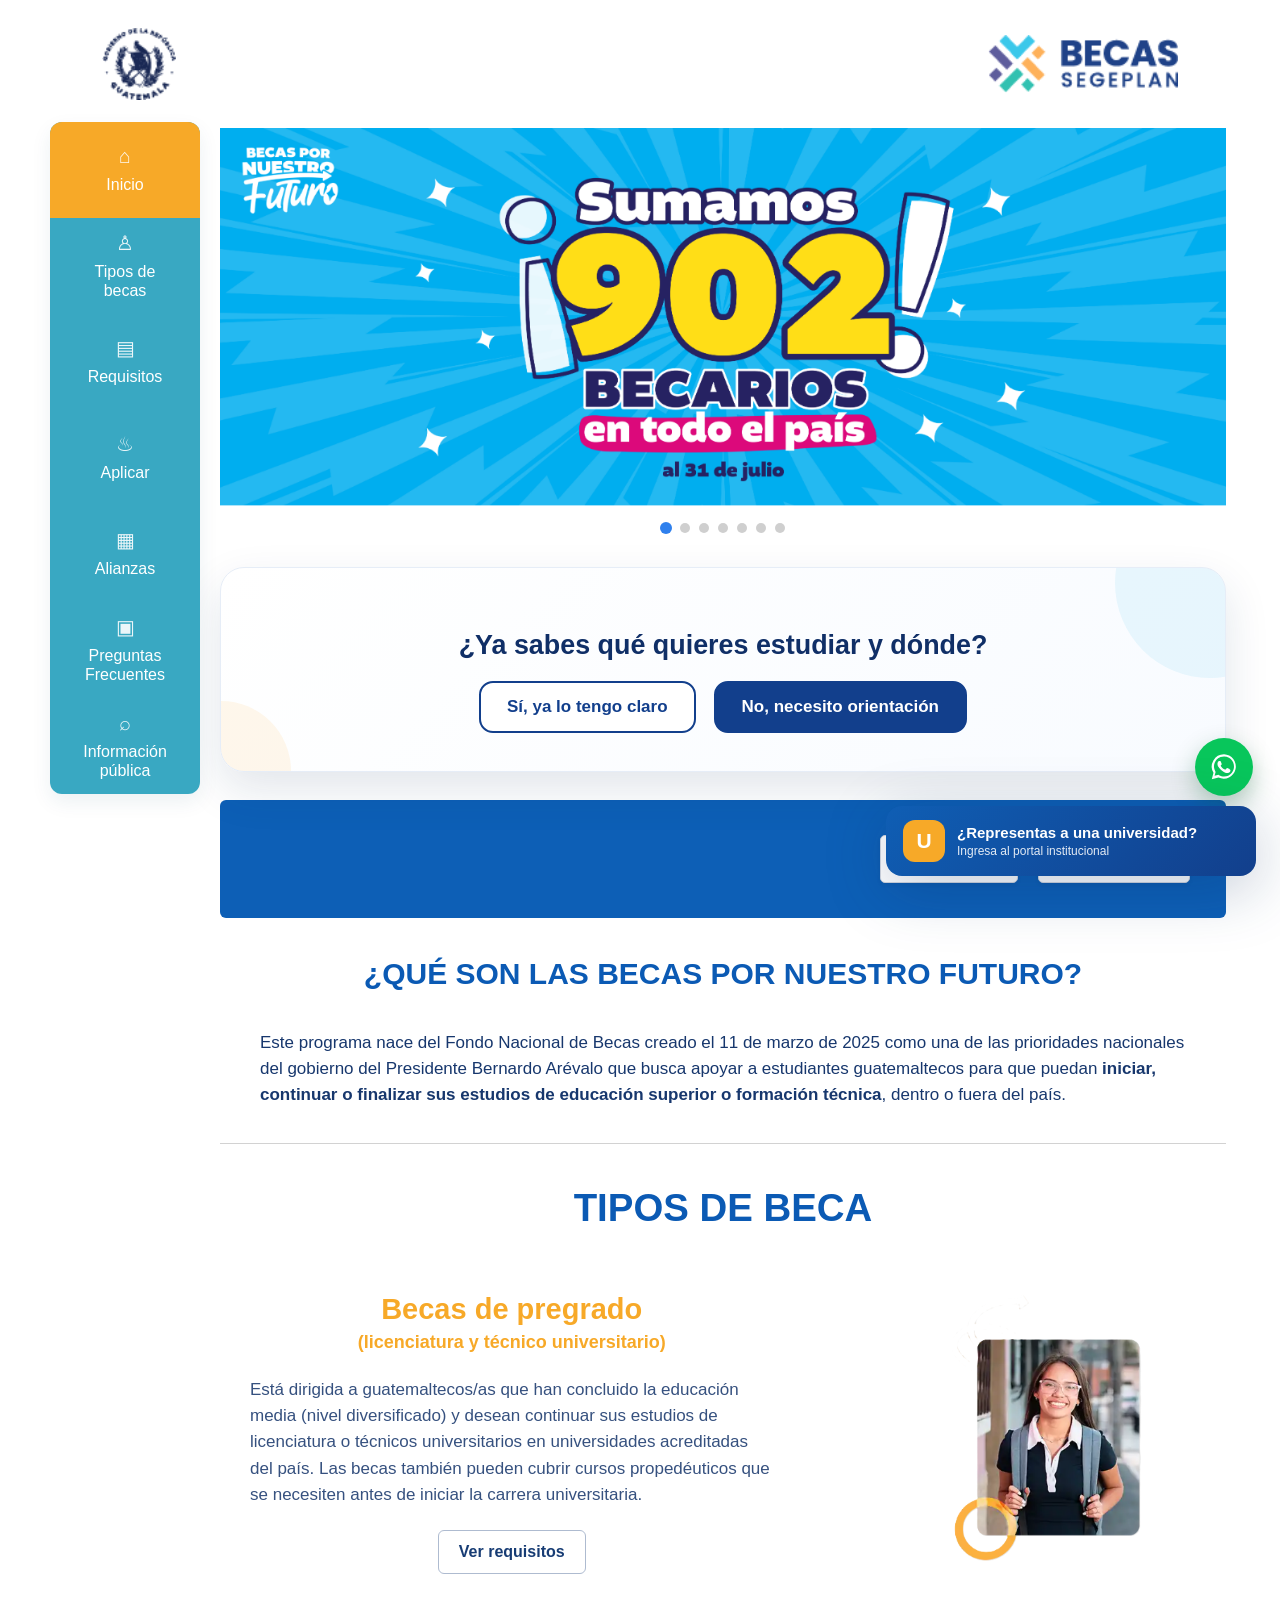
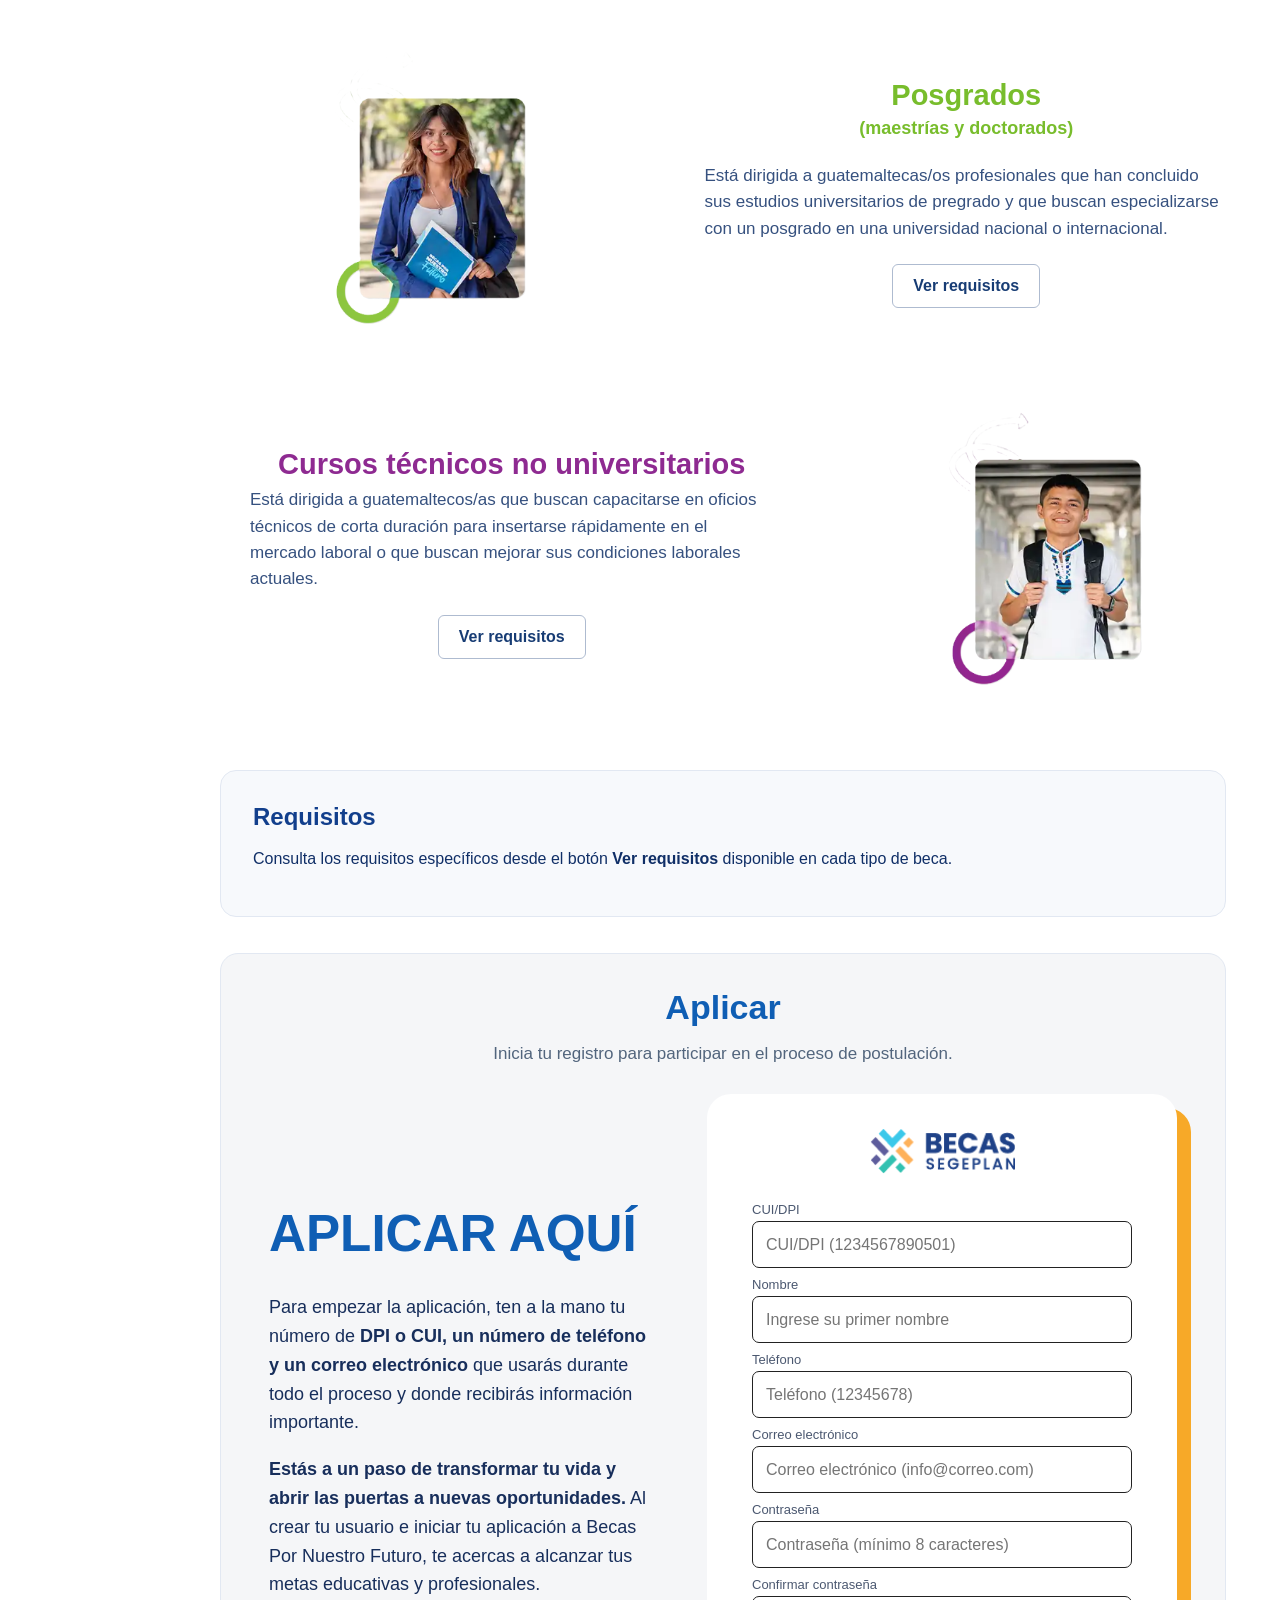
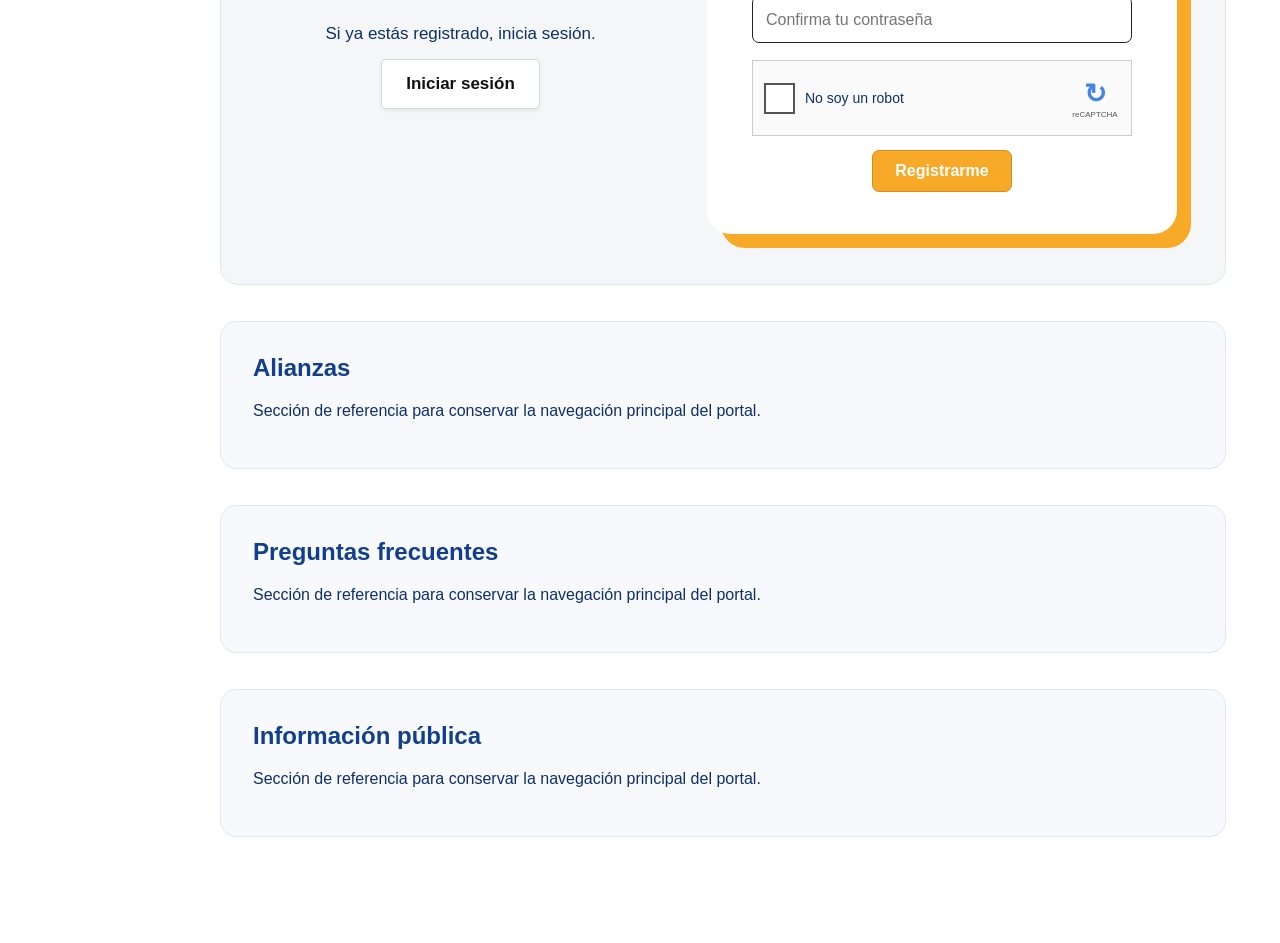
==== commit 0351e96f: "Carrousel de inicio" ====
--- a/Preview El Tip 1 2 3/index.html
+++ b/Preview El Tip 1 2 3/index.html
@@ -23,8 +23,18 @@
 </nav>
 <main class="page-shell" id="inicio">
   <section class="hero" aria-label="Información destacada">
-    <img src="assets/home-banner.png" alt="Becas por Nuestro Futuro: Sumamos 902 becarios en todo el país">
-    <div class="hero-dots" aria-hidden="true"><i></i><i></i><i class="active"></i><i></i><i></i><i></i><i></i></div>
+    <div class="hero-slides">
+      <img class="hero-slide active" src="assets/home-banner.png" alt="Becas por Nuestro Futuro: sumamos 902 becarios en todo el país">
+      <img class="hero-slide" src="assets/Convocatoria.webp" alt="Segunda convocatoria 2026">
+      <img class="hero-slide" src="assets/estudia.webp" alt="Opciones para estudiar">
+      <img class="hero-slide" src="assets/tutoriales.webp" alt="Tutoriales y recomendaciones para el proceso de aplicación">
+      <img class="hero-slide" src="assets/Portal de datos.webp" alt="Portal de datos de becarios">
+      <img class="hero-slide" src="assets/RecuerdaListado.webp" alt="Listado de carreras priorizadas">
+      <img class="hero-slide" src="assets/Tenemos Becarios.webp" alt="Tenemos becarios en todo el país">
+    </div>
+    <div class="hero-dots" aria-label="Seleccionar anuncio">
+      <button class="active" type="button" aria-label="Ver anuncio 1" aria-current="true"></button><button type="button" aria-label="Ver anuncio 2"></button><button type="button" aria-label="Ver anuncio 3"></button><button type="button" aria-label="Ver anuncio 4"></button><button type="button" aria-label="Ver anuncio 5"></button><button type="button" aria-label="Ver anuncio 6"></button><button type="button" aria-label="Ver anuncio 7"></button>
+    </div>
   </section>
 
   <section class="orientation-card" aria-label="Orientación antes de aplicar">
--- a/Preview El Tip 1 2 3/css/styles.css
+++ b/Preview El Tip 1 2 3/css/styles.css
@@ -47,8 +47,9 @@
 .orientation-access p{flex-basis:100%;font-size:17px;line-height:1.55;color:var(--muted);margin:0 0 2px}
 .primary-link{display:inline-flex;align-items:center;gap:8px;border:none;border-radius:10px;background:var(--orange);color:#fff;padding:13px 22px;text-decoration:none;font-weight:800;box-shadow:0 6px 14px rgba(247,169,40,.25)}
 .hero{max-width:1250px;margin:0 auto 22px;text-align:center}
-.hero img{width:100%;max-height:470px;object-fit:cover;display:block}
-.hero-dots{display:flex;justify-content:center;gap:9px;margin:16px 0}.hero-dots i{width:10px;height:10px;background:#cfcfcf;border-radius:50%}.hero-dots i.active{background:#2f80ed}
+.hero-slides{position:relative;width:100%;aspect-ratio:1249/470;max-height:470px;overflow:hidden;background:#eaf3fb}
+.hero-slide{position:absolute;inset:0;width:100%;height:100%;object-fit:contain;object-position:center;display:block;opacity:0;visibility:hidden;transition:opacity .65s ease,visibility .65s ease}.hero-slide.active{opacity:1;visibility:visible}
+.hero-dots{display:flex;justify-content:center;gap:9px;margin:16px 0}.hero-dots button{width:10px;height:10px;padding:0;border:0;background:#cfcfcf;border-radius:50%;cursor:pointer;transition:.2s ease}.hero-dots button.active{background:#2f80ed;transform:scale(1.2)}.hero-dots button:focus-visible{outline:3px solid rgba(47,128,237,.3);outline-offset:3px}
 .auth-strip{scroll-margin-top:20px;background:#0d5fb6;min-height:118px;border-radius:6px;display:flex;justify-content:flex-end;align-items:center;padding:24px 36px;gap:20px;margin:0 0 38px}
 .auth-btn{background:#fff;border:1px solid #d2d7e0;border-radius:5px;padding:14px 24px;text-decoration:none;color:#111;font-weight:800;box-shadow:0 2px 4px rgba(0,0,0,.06)}
 .section-title{text-align:center;font-size:clamp(27px,3vw,42px);color:#0b5ab4;margin:34px 0 24px;font-weight:900}
